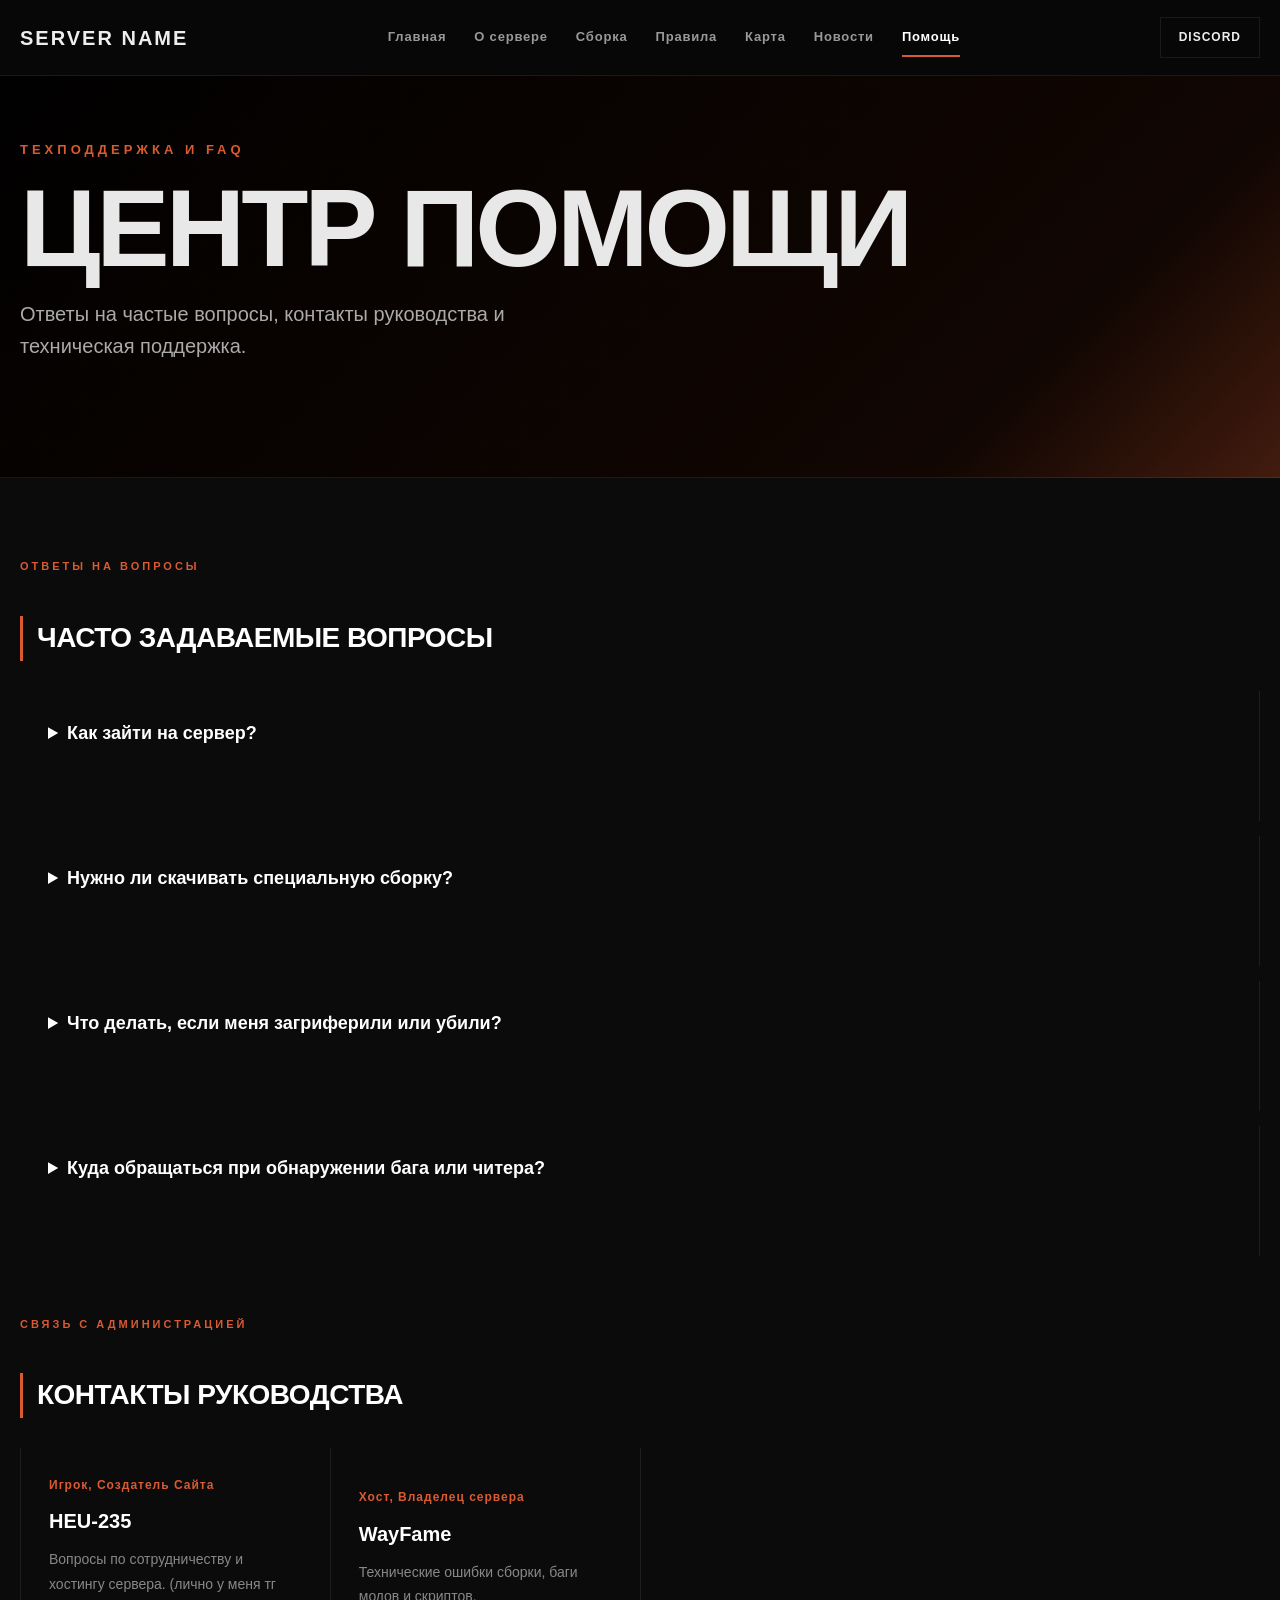
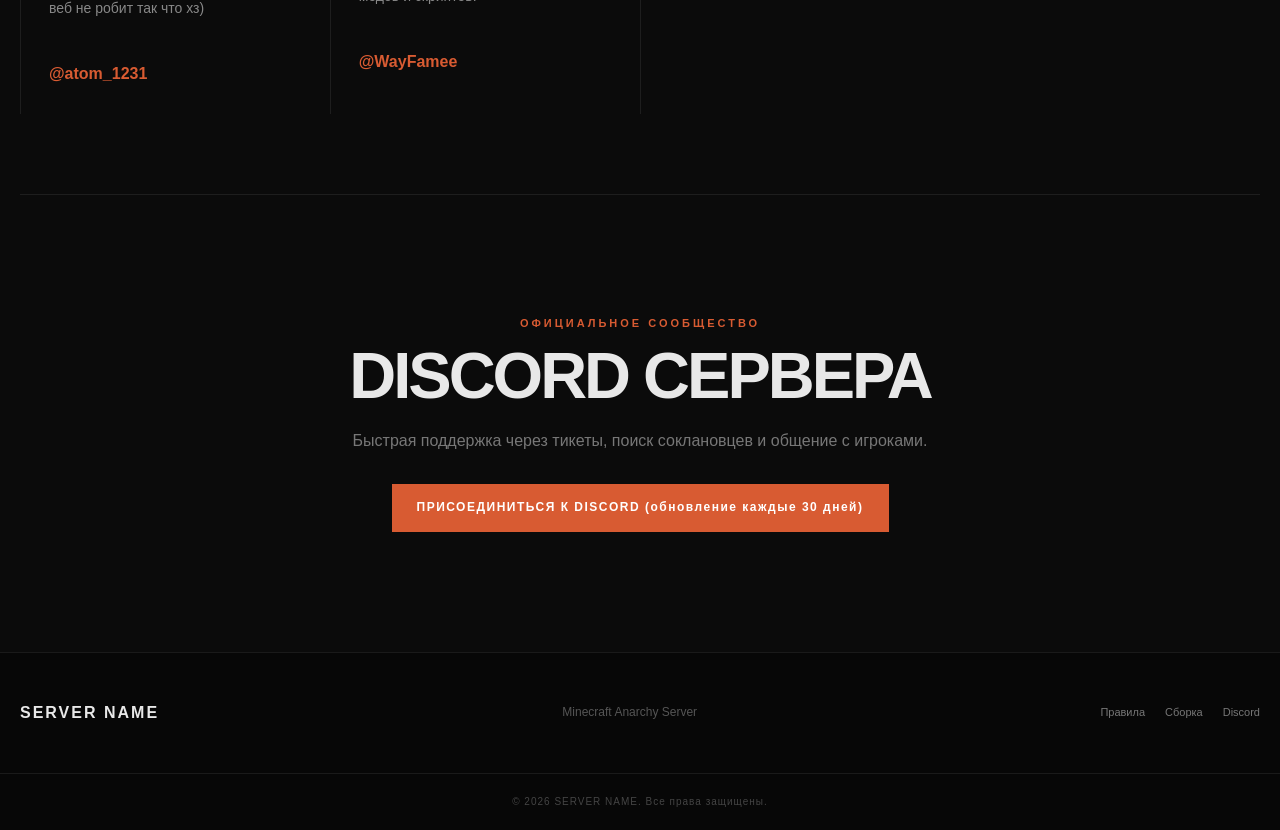
==== pages/help.html @ ad0f339a "Add files via upload" ====
<!DOCTYPE html>
<html lang="ru">
<head>
    <meta charset="UTF-8">
    <meta name="viewport" content="width=device-width, initial-scale=1.0">

    <title>Помощь — SERVER NAME</title>

    <meta name="description" content="Частые вопросы, контакты администрации и техническая поддержка сервера SERVER NAME.">
    <meta name="theme-color" content="#111111">

    <link rel="stylesheet" href="../css/style.css">
    <link rel="stylesheet" href="../css/header.css">
    <link rel="stylesheet" href="../css/pages.css">
    <link rel="stylesheet" href="../css/responsive.css">
</head>

<body>

    <!-- ================= HEADER ================= -->

    <header class="header">

        <div class="header-container">

            <a href="../index.html" class="logo">
                SERVER NAME
            </a>

            <nav class="navigation">

                <a href="../index.html">
                    Главная
                </a>

                <a href="about.html">
                    О сервере
                </a>

                <a href="assembly.html">
                    Сборка
                </a>

                <a href="rules.html">
                    Правила
                </a>

                <a href="map.html">
                    Карта
                </a>

                <a href="news.html">
                    Новости
                </a>

                <a href="help.html" class="active">
                    Помощь
                </a>

            </nav>

            <a href="#" class="discord-button">
                DISCORD
            </a>

        </div>

    </header>


    <!-- ================= MAIN CONTENT ================= -->

    <main>

        <!-- HERO BANNER -->

        <section class="hero" style="min-height: 420px; padding-top: 140px;">

            <div class="hero-content">

                <div class="hero-label">
                    ТЕХПОДДЕРЖКА И FAQ
                </div>

                <h1>
                    ЦЕНТР ПОМОЩИ
                </h1>

                <p class="hero-description">
                    Ответы на частые вопросы, контакты руководства и техническая поддержка.
                </p>

            </div>

        </section>


        <!-- FAQ SECTION -->

        <section class="page-content">

            <span class="section-label">
                ОТВЕТЫ НА ВОПРОСЫ
            </span>

            <h2 style="font-size: 28px; margin-bottom: 30px; color: #fff;">
                ЧАСТО ЗАДАВАЕМЫЕ ВОПРОСЫ
            </h2>

            <div class="faq-list" style="display: flex; flex-direction: column; gap: 15px; margin-bottom: 60px;">

                <details class="info-card" style="cursor: pointer;">
                    <summary style="font-weight: 700; color: #fff; font-size: 18px; outline: none;">
                        Как зайти на сервер?
                    </summary>
                    <p style="margin-top: 15px; color: #aaa; line-height: 1.6;">
                        Скопируйте IP-адрес с главной страницы, откройте Minecraft версии 1.12.2, скачайте сборку, перейдите в «Сетевая игра» → «Прямое подключение» и вставьте IP.
                    </p>
                </details>

                <details class="info-card" style="cursor: pointer;">
                    <summary style="font-weight: 700; color: #fff; font-size: 18px; outline: none;">
                        Нужно ли скачивать специальную сборку?
                    </summary>
                    <p style="margin-top: 15px; color: #aaa; line-height: 1.6;">
                        Да, сервер работает на модифицированной версии Minecraft 1.12.2. Сборка доступна в разделе «Сборка» на сайте.
                    </p>
                </details>

                <details class="info-card" style="cursor: pointer;">
                    <summary style="font-weight: 700; color: #fff; font-size: 18px; outline: none;">
                        Что делать, если меня загриферили или убили?
                    </summary>
                    <p style="margin-top: 15px; color: #aaa; line-height: 1.6;">
                        Наш сервер работает в режиме Анархии — здесь разрешены разрушения и PvP. Защищайте свою базу при помощи бетона и провлки (я хз) и тщательно скрывайте координаты!
                    </p>
                </details>

                <details class="info-card" style="cursor: pointer;">
                    <summary style="font-weight: 700; color: #fff; font-size: 18px; outline: none;">
                        Куда обращаться при обнаружении бага или читера?
                    </summary>
                    <p style="margin-top: 15px; color: #aaa; line-height: 1.6;">
                        Создайте тикет в нашем Discord-сервере в канале #tickets с доказательствами (скриншот или видео).
                    </p>
                </details>

            </div>


            <!-- CONTACTS SECTION -->

            <span class="section-label">
                СВЯЗЬ С АДМИНИСТРАЦИЕЙ
            </span>

            <h2 style="font-size: 28px; margin-bottom: 30px; color: #fff;">
                КОНТАКТЫ РУКОВОДСТВА
            </h2>

            <div class="features-grid">

                <div class="info-card" style="display: flex; flex-direction: column; gap: 10px;">
                    <span style="color: var(--accent, #d85b32); font-size: 12px; font-weight: 700; letter-spacing: 1px;">
                        Игрок, Создатель Сайта
                    </span>
                    <strong style="font-size: 20px; color: #fff;">
                        HEU-235
                    </strong>
                    <p style="color: #888; font-size: 14px;">
                        Вопросы по сотрудничествy и хостингу сервера. (лично у меня тг веб не робит так что хз)
                    </p>
                    <a href="https://t.me/atom_1231" target="_blank" style="color: var(--accent, #d85b32); text-decoration: none; font-weight: 600; margin-top: 10px;">
                        @atom_1231
                    </a>
                </div>

                <div class="info-card" style="display: flex; flex-direction: column; gap: 10px;">
                    <span style="color: var(--accent, #d85b32); font-size: 12px; font-weight: 700; letter-spacing: 1px;">
                        Хост, Владелец сервера
                    </span>
                    <strong style="font-size: 20px; color: #fff;">
                        WayFame
                    </strong>
                    <p style="color: #888; font-size: 14px;">
                        Технические ошибки сборки, баги модов и скриптов.
                    </p>
                    <a href="https://t.me/WayFamee" target="_blank" style="color: var(--accent, #d85b32); text-decoration: none; font-weight: 600; margin-top: 10px;">
                        @WayFamee
                    </a>
                </div>

            </div>

        </section>


        <!-- DISCORD CTA -->

        <section class="join">

            <div class="join-content">

                <span class="section-label">
                    ОФИЦИАЛЬНОЕ СООБЩЕСТВО
                </span>

                <h2>
                    DISCORD СЕРВЕРА
                </h2>

                <p>
                    Быстрая поддержка через тикеты, поиск соклановцев и общение с игроками.
                </p>

                <div class="hero-buttons" style="justify-content: center;">

                    <a href="https://discord.gg/TwM6kCWVK" target="_blank" class="button button-primary">
                        ПРИСОЕДИНИТЬСЯ К DISCORD (обновление каждые 30 дней)
                    </a>

                </div>

            </div>

        </section>

    </main>


    <!-- ================= FOOTER ================= -->

    <footer class="footer">

        <div class="footer-container">

            <div class="footer-logo">
                SERVER NAME
            </div>

            <div class="footer-text">
                Minecraft Anarchy Server
            </div>

            <div class="footer-links">

                <a href="rules.html">
                    Правила
                </a>

                <a href="assembly.html">
                    Сборка
                </a>

                <a href="#">
                    Discord
                </a>

            </div>

        </div>

        <div class="copyright">
            © 2026 SERVER NAME. Все права защищены.
        </div>

    </footer>

</body>
</html>
---- css/style.css ----
/* =========================================================
   SERVER WEBSITE — MAIN STYLE
   ========================================================= */

/* ================= RESET ================= */

* {
    margin: 0;
    padding: 0;
    box-sizing: border-box;
}

html {
    scroll-behavior: smooth;
}

body {
    background: #0b0b0b;
    color: #e8e8e8;
    font-family: Arial, Helvetica, sans-serif;
    line-height: 1.6;
    overflow-x: hidden;
}

a {
    color: inherit;
    text-decoration: none;
}

button {
    font-family: inherit;
}


/* ================= VARIABLES ================= */

:root {
    --background: #0b0b0b;
    --background-light: #111111;
    --background-card: #151515;

    --text: #eeeeee;
    --text-muted: #888888;

    --accent: #d85b32;
    --accent-dark: #9e351d;

    --border: rgba(255, 255, 255, 0.08);

    --max-width: 1250px;
}


/* ================= HEADER ================= */

.header {
    position: fixed;
    top: 0;
    left: 0;

    width: 100%;
    height: 76px;

    z-index: 1000;

    background: rgba(8, 8, 8, 0.92);
    border-bottom: 1px solid var(--border);

    backdrop-filter: blur(12px);
}

.header-container {
    width: min(var(--max-width), calc(100% - 40px));
    height: 100%;

    margin: auto;

    display: flex;
    align-items: center;
    justify-content: space-between;
}


/* ================= LOGO ================= */

.logo {
    font-size: 20px;
    font-weight: 900;
    letter-spacing: 2px;

    white-space: nowrap;
}

.logo:hover {
    color: var(--accent);
}


/* ================= NAVIGATION ================= */

.navigation {
    display: flex;
    align-items: center;
    gap: 28px;
}

.navigation a {
    position: relative;

    color: #999;
    font-size: 13px;
    font-weight: 700;

    letter-spacing: 0.8px;

    transition: 0.25s ease;
}

.navigation a:hover,
.navigation a.active {
    color: #fff;
}

.navigation a.active::after {
    content: "";

    position: absolute;

    left: 0;
    right: 0;
    bottom: -9px;

    height: 2px;

    background: var(--accent);
}


/* ================= DISCORD ================= */

.discord-button {
    padding: 10px 18px;

    border: 1px solid var(--border);

    font-size: 12px;
    font-weight: 800;

    letter-spacing: 1px;

    transition: 0.25s ease;
}

.discord-button:hover {
    background: var(--accent);
    border-color: var(--accent);

    color: #fff;
}


/* ================= HERO ================= */

.hero {
    min-height: 760px;

    position: relative;

    display: flex;
    align-items: center;

    padding: 120px 20px 80px;

    background:
        linear-gradient(
            90deg,
            rgba(0, 0, 0, 0.95),
            rgba(0, 0, 0, 0.65),
            rgba(0, 0, 0, 0.9)
        ),
        radial-gradient(
            circle at 70% 45%,
            rgba(216, 91, 50, 0.13),
            transparent 45%
        );

    border-bottom: 1px solid var(--border);
}

.hero::before {
    content: "";

    position: absolute;

    inset: 0;

    pointer-events: none;

    background-image:
        linear-gradient(
            rgba(255, 255, 255, 0.018) 1px,
            transparent 1px
        ),
        linear-gradient(
            90deg,
            rgba(255, 255, 255, 0.018) 1px,
            transparent 1px
        );

    background-size: 40px 40px;

    opacity: 0.35;
}

.hero-content {
    position: relative;

    width: min(var(--max-width), 100%);

    margin: auto;
}


/* ================= HERO TEXT ================= */

.hero-label {
    margin-bottom: 15px;

    color: var(--accent);

    font-size: 13px;
    font-weight: 900;

    letter-spacing: 4px;
}

.hero h1 {
    margin-bottom: 18px;

    font-size: clamp(52px, 9vw, 110px);

    line-height: 0.95;

    font-weight: 900;

    letter-spacing: -4px;

    text-transform: uppercase;
}

.hero-description {
    max-width: 520px;

    margin-bottom: 35px;

    color: #aaa;

    font-size: 20px;
}


/* ================= SERVER IP ================= */

.server-ip {
    width: fit-content;

    display: flex;
    align-items: center;

    margin-bottom: 25px;

    border: 1px solid var(--border);

    background: rgba(255, 255, 255, 0.025);
}

.server-ip span {
    padding: 13px 20px;

    font-family: monospace;

    color: #ddd;

    letter-spacing: 1px;
}

.server-ip button {
    height: 100%;

    padding: 13px 18px;

    border: none;

    background: var(--accent);

    color: white;

    cursor: pointer;

    font-size: 11px;
    font-weight: 900;

    letter-spacing: 1px;

    transition: 0.25s ease;
}

.server-ip button:hover {
    background: var(--accent-dark);
}


/* ================= BUTTONS ================= */

.hero-buttons {
    display: flex;
    gap: 12px;
}

.button {
    display: inline-flex;

    align-items: center;
    justify-content: center;

    min-height: 48px;

    padding: 0 25px;

    font-size: 12px;
    font-weight: 900;

    letter-spacing: 1.5px;

    transition: 0.25s ease;
}

.button-primary {
    background: var(--accent);

    color: #fff;
}

.button-primary:hover {
    background: var(--accent-dark);

    transform: translateY(-2px);
}

.button-secondary {
    border: 1px solid var(--border);

    color: #ddd;
}

.button-secondary:hover {
    background: #fff;

    color: #111;
}


/* ================= SERVER INFO ================= */

.server-info {
    width: min(var(--max-width), calc(100% - 40px));

    margin: 0 auto;

    display: grid;

    grid-template-columns: repeat(4, 1fr);

    border-left: 1px solid var(--border);
    border-bottom: 1px solid var(--border);
}

.info-card {
    min-height: 130px;

    padding: 28px;

    display: flex;
    flex-direction: column;
    justify-content: center;

    border-right: 1px solid var(--border);
}

.info-title {
    margin-bottom: 6px;

    color: #666;

    font-size: 10px;
    font-weight: 900;

    letter-spacing: 2px;
}

.info-card strong {
    color: #eee;

    font-size: 21px;
}

.info-card .online {
    color: #62c56c;
}


/* ================= GENERAL SECTIONS ================= */

.about-preview,
.features,
.news-preview,
.join {
    width: min(var(--max-width), calc(100% - 40px));

    margin: auto;

    padding: 120px 0;
}

.section-header {
    margin-bottom: 50px;
}

.section-label {
    display: block;

    margin-bottom: 10px;

    color: var(--accent);

    font-size: 11px;
    font-weight: 900;

    letter-spacing: 3px;
}

.section-header h2 {
    font-size: clamp(30px, 5vw, 52px);

    line-height: 1;

    letter-spacing: -2px;
}


/* ================= ABOUT ================= */

.about-preview {
    display: grid;

    grid-template-columns: 1fr 1fr;

    gap: 80px;

    border-bottom: 1px solid var(--border);
}

.about-content {
    padding-top: 5px;
}

.about-content p {
    margin-bottom: 20px;

    color: #999;

    font-size: 17px;
}

.text-link {
    display: inline-block;

    margin-top: 10px;

    color: var(--accent);

    font-size: 12px;
    font-weight: 900;

    letter-spacing: 1px;
}

.text-link:hover {
    color: #fff;
}


/* ================= FEATURES ================= */

.features {
    border-bottom: 1px solid var(--border);
}

.features-grid {
    display: grid;

    grid-template-columns: repeat(4, 1fr);

    border-left: 1px solid var(--border);
}

.feature-card {
    min-height: 260px;

    padding: 30px;

    border-right: 1px solid var(--border);

    transition: 0.3s ease;
}

.feature-card:hover {
    background: var(--background-light);
}

.feature-number {
    margin-bottom: 70px;

    color: var(--accent);

    font-family: monospace;

    font-size: 13px;
}

.feature-card h3 {
    margin-bottom: 10px;

    font-size: 18px;

    letter-spacing: 1px;
}

.feature-card p {
    color: #777;

    font-size: 14px;
}


/* ================= NEWS ================= */

.news-preview {
    border-bottom: 1px solid var(--border);
}

.news-grid {
    display: grid;

    grid-template-columns: repeat(3, 1fr);

    border-left: 1px solid var(--border);
}

.news-card {
    min-height: 260px;

    padding: 30px;

    border-right: 1px solid var(--border);

    transition: 0.3s ease;
}

.news-card:hover {
    background: var(--background-light);
}

.news-date {
    margin-bottom: 35px;

    color: var(--accent);

    font-family: monospace;

    font-size: 12px;
}

.news-card h3 {
    margin-bottom: 12px;

    font-size: 19px;
}

.news-card p {
    margin-bottom: 25px;

    color: #777;
}

.news-card a {
    color: #aaa;

    font-size: 11px;
    font-weight: 900;

    letter-spacing: 1px;
}

.news-card a:hover {
    color: var(--accent);
}


/* ================= JOIN ================= */

.join {
    text-align: center;
}

.join-content {
    max-width: 700px;

    margin: auto;
}

.join h2 {
    margin-bottom: 20px;

    font-size: clamp(35px, 6vw, 65px);

    line-height: 1;

    letter-spacing: -3px;
}

.join p {
    margin-bottom: 30px;

    color: #777;
}


/* ================= FOOTER ================= */

.footer {
    border-top: 1px solid var(--border);

    background: #070707;
}

.footer-container {
    width: min(var(--max-width), calc(100% - 40px));

    min-height: 120px;

    margin: auto;

    display: flex;
    align-items: center;
    justify-content: space-between;

    gap: 30px;
}

.footer-logo {
    font-weight: 900;

    letter-spacing: 2px;
}

.footer-text {
    color: #555;

    font-size: 12px;
}

.footer-links {
    display: flex;
    gap: 20px;
}

.footer-links a {
    color: #777;

    font-size: 11px;
}

.footer-links a:hover {
    color: #fff;
}

.copyright {
    padding: 20px;

    border-top: 1px solid var(--border);

    color: #444;

    text-align: center;

    font-size: 10px;

    letter-spacing: 1px;
}


/* =========================================================
   RESPONSIVE
   ========================================================= */

@media (max-width: 1000px) {

    .navigation {
        gap: 15px;
    }

    .navigation a {
        font-size: 11px;
    }

    .features-grid {
        grid-template-columns: repeat(2, 1fr);
    }

    .news-grid {
        grid-template-columns: 1fr;
    }

}


@media (max-width: 800px) {

    .navigation {
        display: none;
    }

    .hero {
        min-height: 650px;
    }

    .server-info {
        grid-template-columns: repeat(2, 1fr);
    }

    .about-preview {
        grid-template-columns: 1fr;

        gap: 20px;
    }

    .features-grid {
        grid-template-columns: 1fr;
    }

    .footer-container {
        flex-direction: column;

        align-items: flex-start;

        padding: 35px 0;
    }

}


@media (max-width: 550px) {

    .header-container {
        width: calc(100% - 30px);
    }

    .discord-button {
        display: none;
    }

    .hero {
        padding-left: 15px;
        padding-right: 15px;
    }

    .hero h1 {
        font-size: 55px;

        letter-spacing: -3px;
    }

    .hero-description {
        font-size: 17px;
    }

    .server-ip {
        width: 100%;

        flex-direction: column;
        align-items: stretch;
    }

    .server-ip span {
        text-align: center;
    }

    .server-ip button {
        width: 100%;
    }

    .hero-buttons {
        flex-direction: column;
    }

    .button {
        width: 100%;
    }

    .server-info {
        width: 100%;
    }

    .info-card {
        padding: 20px;

        min-height: 110px;
    }

    .about-preview,
    .features,
    .news-preview,
    .join {
        width: calc(100% - 30px);

        padding: 80px 0;
    }

}
/* =========================================================
   LIVE GRADIENT ANIMATION (BLACK-ORANGE)
   ========================================================= */

/* Создаем анимацию перемещения фонового градиента */
@keyframes liveGradient {
    0% {
        background-position: 0% 50%;
    }
    50% {
        background-position: 100% 50%;
    }
    100% {
        background-position: 0% 50%;
    }
}

/* Применяем анимированный градиент к блоку Hero */
.hero {
    background: linear-gradient(
        -45deg,
        #050505,
        #120804,
        #2a0f05,
        #d85b32,
        #110602,
        #000000
    ) !important;
    background-size: 400% 400% !important;
    animation: liveGradient 12s ease infinite !important;
    /* =========================================================
   BACKGROUND WITH LIVE GRADIENT OVERLAY
   ========================================================= */

/* 1. Анимация движения градиента */
@keyframes liveGradient {
    0% {
        background-position: 0% 50%;
    }
    50% {
        background-position: 100% 50%;
    }
    100% {
        background-position: 0% 50%;
    }
}

/* =========================================================
   HERO BACKGROUND + ANIMATED GRADIENT OVERLAY
   ========================================================= */

@keyframes liveGradient {
    0% { background-position: 0% 50%; }
    50% { background-position: 100% 50%; }
    100% { background-position: 0% 50%; }
}

.hero {
    position: relative;
    background-color: #0d0d0d;
    
    /* Слой градиента + Слой картинки */
    background-image: 
        linear-gradient(
            -45deg,
            rgba(5, 5, 5, 0.70),
            rgba(18, 8, 4, 0.60),
            rgba(216, 91, 50, 0.45),
            rgba(10, 5, 2, 0.75)
        ),
        url('../images/bg.jpg') !important;

    background-size: 300% 300%, cover !important;
    background-position: 0% 50%, center center !important;
    background-repeat: no-repeat !important;
    animation: liveGradient 12s ease infinite !important;
}
}
---- css/header.css ----
/* =========================================================
   HEADER & NAVIGATION STYLES
   ========================================================= */

/* Fixed Header Container */
.header {
    position: fixed;
    top: 0;
    left: 0;

    width: 100%;
    height: 76px;

    z-index: 1000;

    background: rgba(8, 8, 8, 0.92);
    border-bottom: 1px solid var(--border);

    backdrop-filter: blur(12px);
    -webkit-backdrop-filter: blur(12px);
}

/* Header Content Layout */
.header-container {
    width: min(var(--max-width), calc(100% - 40px));
    height: 100%;

    margin: 0 auto;

    display: flex;
    align-items: center;
    justify-content: space-between;
}

/* Logo */
.logo {
    font-size: 20px;
    font-weight: 900;
    letter-spacing: 2px;
    color: var(--text, #eeeeee);
    text-transform: uppercase;
    white-space: nowrap;
    transition: color 0.25s ease;
}

.logo:hover {
    color: var(--accent);
}

/* Navigation Menu */
.navigation {
    display: flex;
    align-items: center;
    gap: 28px;
}

.navigation a {
    position: relative;

    color: #999999;
    font-size: 13px;
    font-weight: 700;
    letter-spacing: 0.8px;

    transition: color 0.25s ease;
}

.navigation a:hover,
.navigation a.active {
    color: #ffffff;
}

/* Active Page Accent Line */
.navigation a.active::after {
    content: "";

    position: absolute;

    left: 0;
    right: 0;
    bottom: -9px;

    height: 2px;

    background: var(--accent);
}

/* Discord CTA Button */
.discord-button {
    padding: 10px 18px;

    border: 1px solid var(--border);

    color: var(--text, #eeeeee);
    font-size: 12px;
    font-weight: 800;
    letter-spacing: 1px;

    transition: all 0.25s ease;
}

.discord-button:hover {
    background: var(--accent);
    border-color: var(--accent);

    color: #ffffff;
}
---- css/pages.css ----
/* =========================================================
   PAGES SPECIFIC STYLES — INTERNAL PAGES
   ========================================================= */

/* Subpage Hero Banner (Compacter top height) */
.page-hero {
    min-height: 420px;
    padding: 140px 20px 60px;
    position: relative;
    display: flex;
    align-items: center;
    background:
        linear-gradient(
            90deg,
            rgba(0, 0, 0, 0.95),
            rgba(0, 0, 0, 0.70),
            rgba(0, 0, 0, 0.90)
        ),
        radial-gradient(
            circle at 70% 45%,
            rgba(216, 91, 50, 0.12),
            transparent 45%
        );
    border-bottom: 1px solid var(--border);
}

.page-hero .hero-content {
    width: min(var(--max-width), 100%);
    margin: 0 auto;
}

.page-hero h1 {
    font-size: clamp(38px, 6vw, 72px);
    margin-bottom: 15px;
    letter-spacing: -2px;
}

/* Page Article Body & Layout */
.page-content {
    width: min(var(--max-width), calc(100% - 40px));
    margin: 0 auto;
    padding: 80px 0;
    border-bottom: 1px solid var(--border);
}

.page-content p {
    color: #aaaaaa;
    font-size: 16px;
    line-height: 1.75;
    margin-bottom: 20px;
}

.page-content p:last-child {
    margin-bottom: 0;
}

.page-content h2, 
.page-content h3 {
    color: var(--text, #eeeeee);
    margin: 40px 0 16px;
    letter-spacing: -0.5px;
}

.page-content h2 {
    font-size: 28px;
    border-left: 3px solid var(--accent);
    padding-left: 14px;
}

.page-content h3 {
    font-size: 20px;
}

/* Custom Lists for Rules & Guides */
.custom-list {
    list-style: none;
    margin-bottom: 30px;
}

.custom-list li {
    position: relative;
    padding-left: 24px;
    margin-bottom: 12px;
    color: #cccccc;
    font-size: 15px;
}

.custom-list li::before {
    content: "—";
    position: absolute;
    left: 0;
    color: var(--accent);
    font-weight: 900;
}

/* Code Snippets & Paths (e.g. .minecraft paths) */
code {
    background: rgba(255, 255, 255, 0.06);
    border: 1px solid var(--border);
    padding: 3px 8px;
    font-family: monospace;
    font-size: 14px;
    color: var(--accent);
}

/* Download Cards / Information Blocks */
.download-box {
    background: var(--background-card, #151515);
    border: 1px solid var(--border);
    padding: 32px;
    margin: 30px 0;
    display: flex;
    align-items: center;
    justify-content: space-between;
    gap: 20px;
}

.download-info h4 {
    font-size: 18px;
    margin-bottom: 6px;
    color: #ffffff;
}

.download-info p {
    font-size: 13px;
    color: #888888;
    margin-bottom: 0;
}

@media (max-width: 650px) {
    .download-box {
        flex-direction: column;
        align-items: flex-start;
    }
}
---- css/responsive.css ----
/* =========================================================
   RESPONSIVE STYLES — ADAPTIVITY FOR ALL DEVICES
   ========================================================= */

/* ================= LARGE SCREENS / DESKTOPS (Max 1200px) ================= */
@media (max-width: 1200px) {
    .navigation {
        gap: 18px;
    }

    .features-grid {
        grid-template-columns: repeat(2, 1fr);
    }
}


/* ================= TABLETS & SMALL LAPTOPS (Max 1000px) ================= */
@media (max-width: 1000px) {
    .header-container {
        width: calc(100% - 30px);
    }

    .navigation a {
        font-size: 11px;
    }

    .hero {
        min-height: 650px;
        padding-top: 110px;
    }

    .hero h1 {
        font-size: clamp(40px, 7vw, 80px);
    }

    .news-grid {
        grid-template-columns: repeat(2, 1fr);
    }

    .about-preview {
        grid-template-columns: 1fr;
        gap: 30px;
    }
}


/* ================= PORTRAIT TABLETS & LARGE PHONES (Max 800px) ================= */
@media (max-width: 800px) {
    /* Скрываем стандартное десктопное меню */
    .navigation {
        display: none;
    }

    .server-info {
        grid-template-columns: repeat(2, 1fr);
    }

    .features-grid,
    .news-grid {
        grid-template-columns: 1fr;
    }

    .footer-container {
        flex-direction: column;
        align-items: flex-start;
        padding: 35px 0;
        gap: 20px;
    }

    .download-box {
        flex-direction: column;
        align-items: flex-start;
    }
}


/* ================= MOBILE PHONES (Max 550px) ================= */
@media (max-width: 550px) {
    .discord-button {
        display: none;
    }

    .hero {
        padding-left: 15px;
        padding-right: 15px;
    }

    .hero-description {
        font-size: 16px;
    }

    /* Адаптируем блок с IP под узкие экраны */
    .server-ip {
        width: 100%;
        flex-direction: column;
        align-items: stretch;
    }

    .server-ip span {
        text-align: center;
        padding: 10px;
    }

    .server-ip button {
        width: 100%;
        height: 44px;
    }

    .hero-buttons {
        flex-direction: column;
    }

    .button {
        width: 100%;
    }

    .info-card {
        padding: 16px;
        min-height: 100px;
    }

    .info-card strong {
        font-size: 17px;
    }

    .about-preview,
    .features,
    .news-preview,
    .join,
    .page-content {
        width: calc(100% - 30px);
        padding: 50px 0;
    }
}
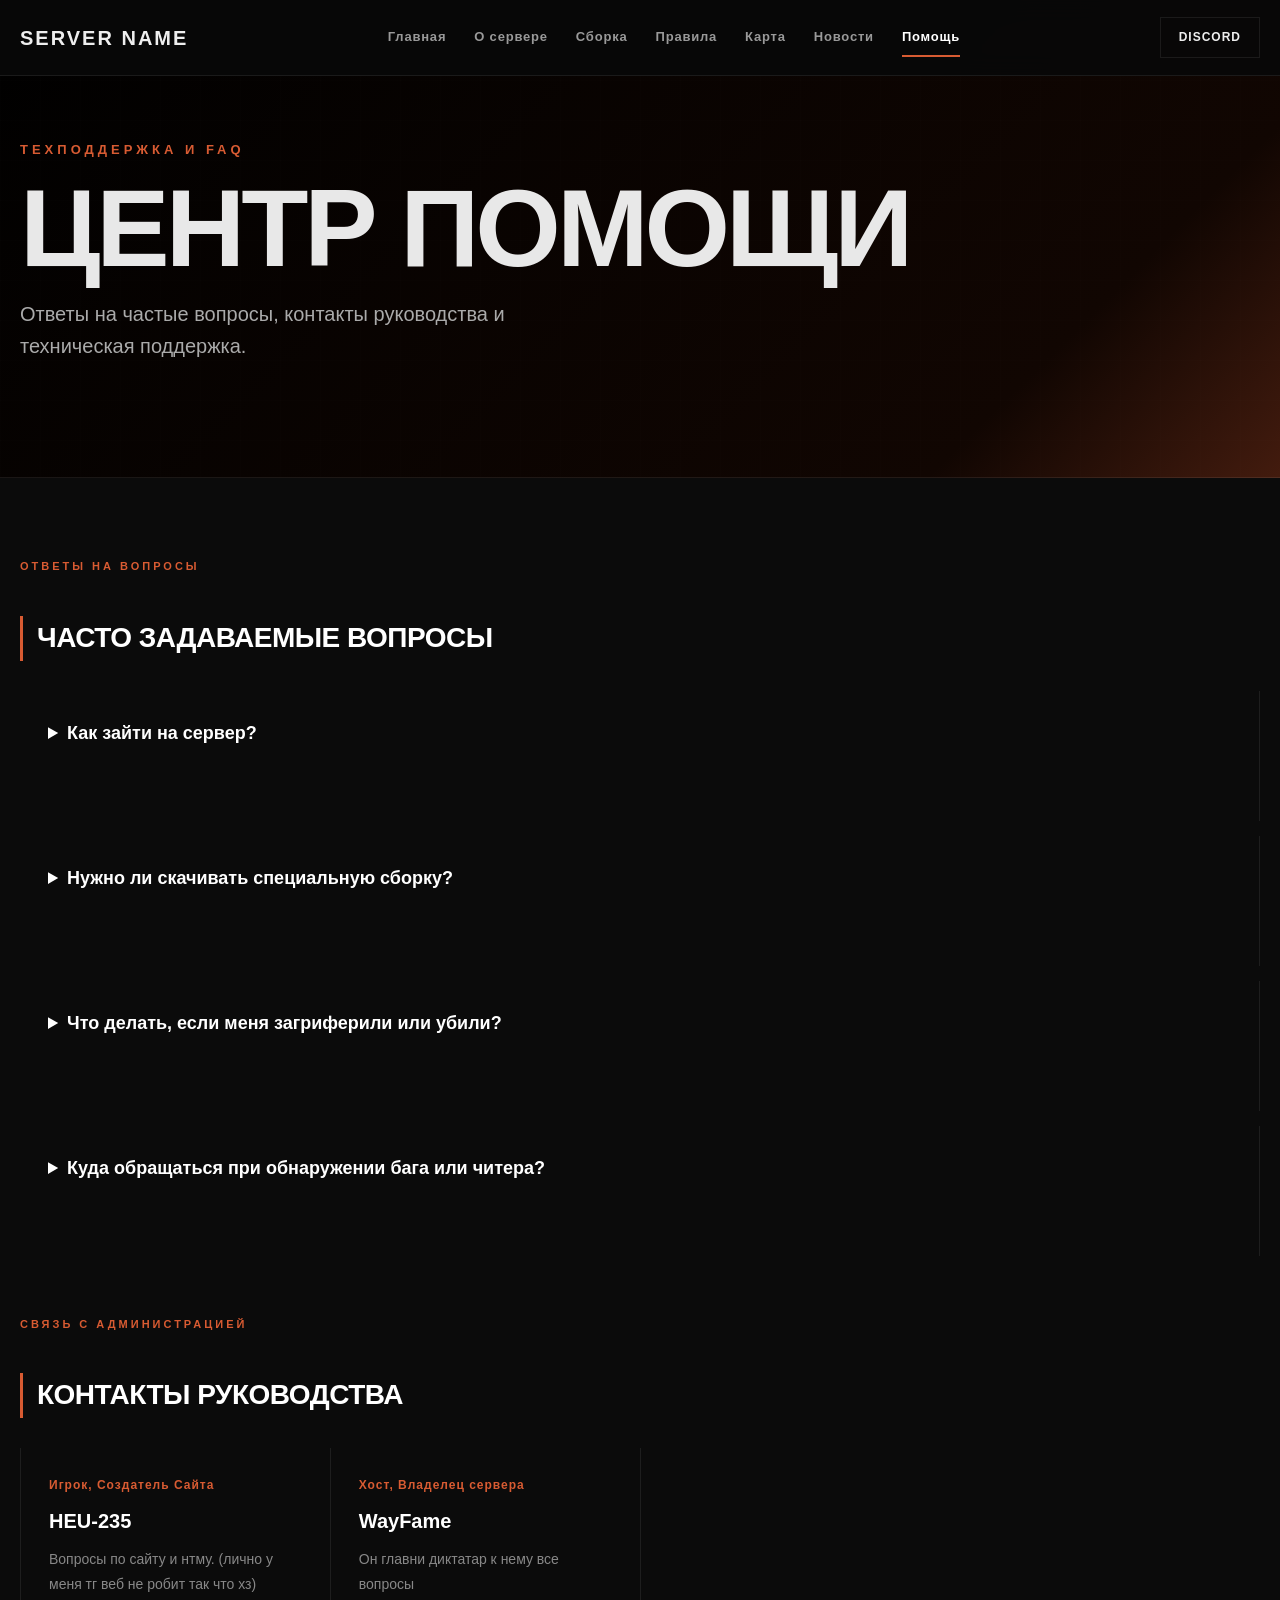
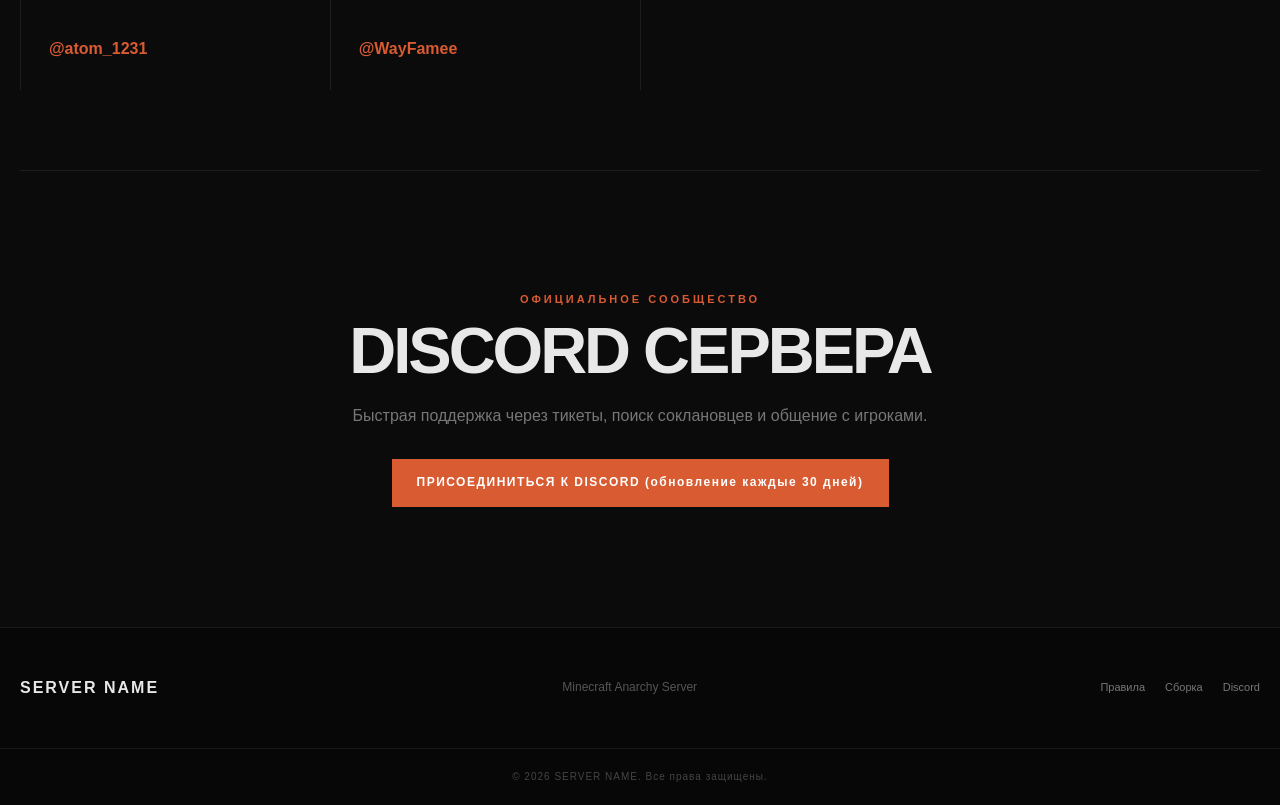
==== commit 3aab9017: "Update help.html" ====
--- a/pages/help.html
+++ b/pages/help.html
@@ -168,7 +168,7 @@
                         HEU-235
                     </strong>
                     <p style="color: #888; font-size: 14px;">
-                        Вопросы по сотрудничествy и хостингу сервера. (лично у меня тг веб не робит так что хз)
+                        Вопросы по сайту и нтму. (лично у меня тг веб не робит так что хз)
                     </p>
                     <a href="https://t.me/atom_1231" target="_blank" style="color: var(--accent, #d85b32); text-decoration: none; font-weight: 600; margin-top: 10px;">
                         @atom_1231
@@ -183,7 +183,7 @@
                         WayFame
                     </strong>
                     <p style="color: #888; font-size: 14px;">
-                        Технические ошибки сборки, баги модов и скриптов.
+                        Он главни диктатар  к нему все вопросы
                     </p>
                     <a href="https://t.me/WayFamee" target="_blank" style="color: var(--accent, #d85b32); text-decoration: none; font-weight: 600; margin-top: 10px;">
                         @WayFamee
@@ -267,4 +267,4 @@
     </footer>
 
 </body>
-</html>+</html>
